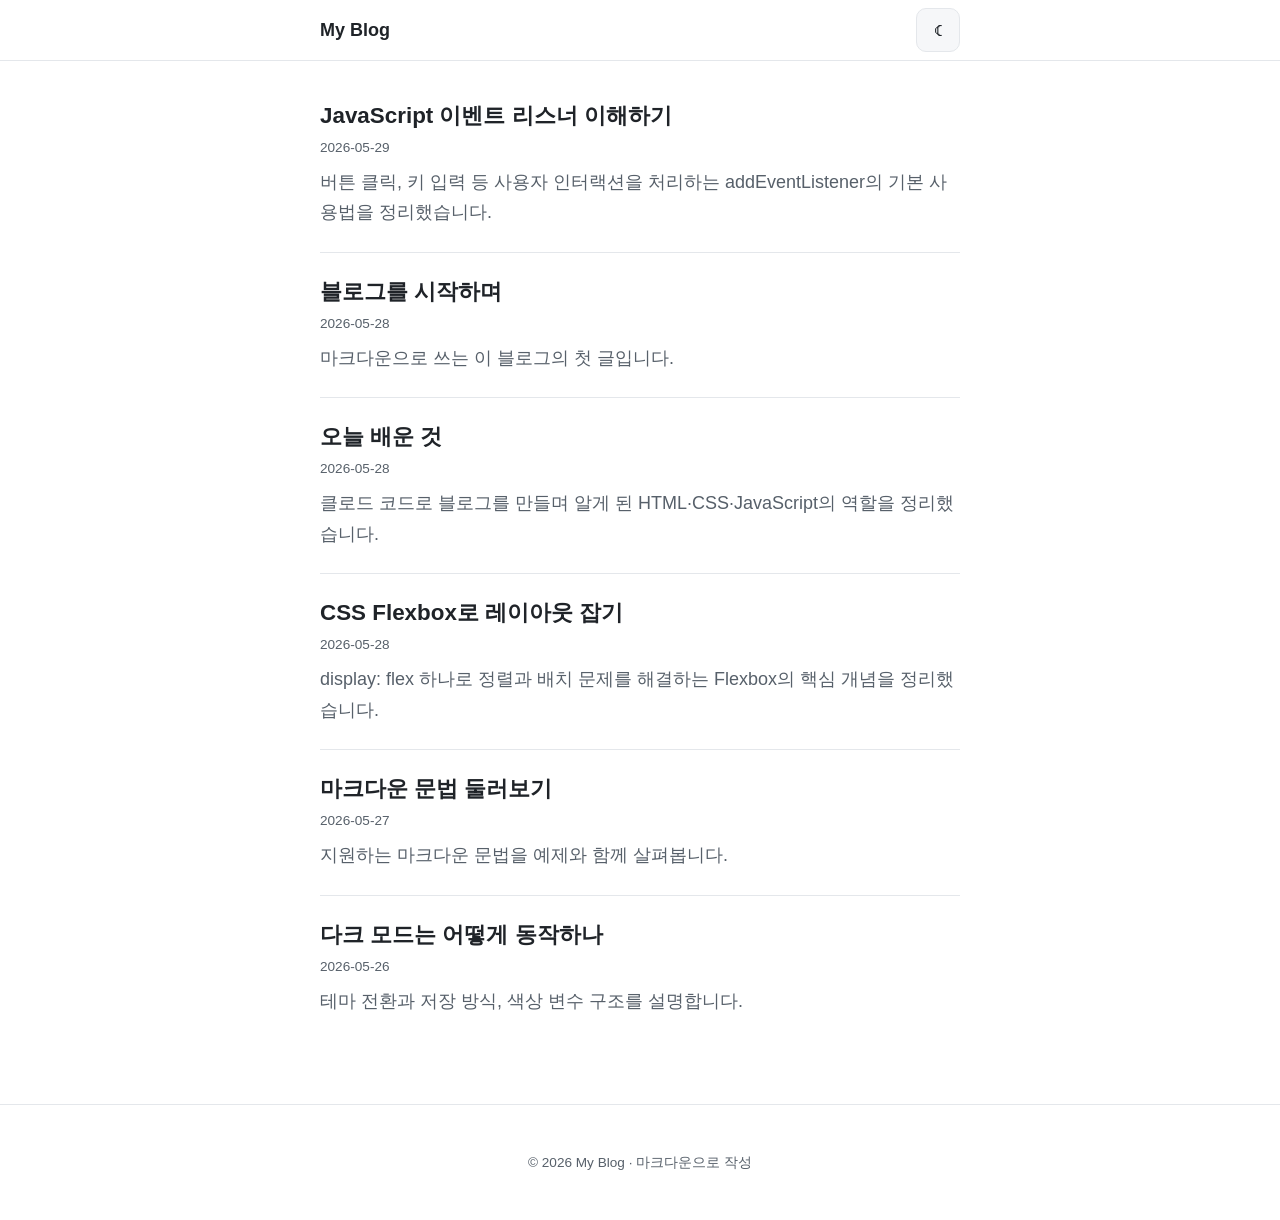
==== index.html @ 9daa0caf "블로그 초기 버전 완성 Co-Authored-By: Claude Opus 4.7 (1M context) <noreply@anthropic.com>" ====
<!DOCTYPE html>
<html lang="ko" data-theme="light">
  <head>
    <meta charset="UTF-8" />
    <meta name="viewport" content="width=device-width, initial-scale=1" />
    <title>My Blog</title>
    <meta name="description" content="마크다운으로 쓰는 깔끔한 블로그" />
    <link rel="stylesheet" href="css/style.css" />
    <!-- 최초 페인트 전에 테마를 적용해 깜빡임을 방지한다. -->
    <script>
      (function () {
        try {
          var t = localStorage.getItem('theme');
          if (!t) t = matchMedia('(prefers-color-scheme: dark)').matches ? 'dark' : 'light';
          document.documentElement.setAttribute('data-theme', t);
        } catch (e) {}
      })();
    </script>
  </head>
  <body>
    <header class="site-header">
      <div class="container site-header__inner">
        <a class="site-header__brand" href="index.html">My Blog</a>
        <button class="theme-toggle" type="button" data-theme-toggle aria-label="테마 전환"></button>
      </div>
    </header>

    <main class="container site-main">
      <div class="post-list" data-post-list>
        <p class="loading">글을 불러오는 중…</p>
      </div>
    </main>

    <footer class="site-footer">
      <div class="container">
        <p>© 2026 My Blog · 마크다운으로 작성</p>
      </div>
    </footer>

    <script type="module" src="js/app.js"></script>
  </body>
</html>
---- css/style.css ----
/* ---------------------------------------------------------------------------
   테마 변수
   색·간격·폰트는 모두 여기서 정의하고, 다크 모드는 변수만 덮어쓴다.
--------------------------------------------------------------------------- */
:root {
  --bg: #ffffff;
  --bg-subtle: #f6f7f9;
  --text: #1f2328;
  --text-muted: #57606a;
  --border: #e4e7eb;
  --accent: #2f6feb;
  --code-bg: #f3f4f6;
  --error: #d33a3a;

  --max-width: 680px;
  --radius: 10px;

  --font-sans: -apple-system, BlinkMacSystemFont, "Segoe UI", "Apple SD Gothic Neo",
    "Malgun Gothic", Roboto, Helvetica, Arial, sans-serif;
  --font-mono: "SF Mono", "Cascadia Code", "D2Coding", Consolas, monospace;
}

[data-theme="dark"] {
  --bg: #0f1115;
  --bg-subtle: #161a21;
  --text: #e6e8eb;
  --text-muted: #9aa4b2;
  --border: #272c34;
  --accent: #6ea8fe;
  --code-bg: #1b2027;
  --error: #ff7676;
}

/* ---------------------------------------------------------------------------
   기본 (모바일 우선)
--------------------------------------------------------------------------- */
* {
  box-sizing: border-box;
}

html {
  -webkit-text-size-adjust: 100%;
}

body {
  margin: 0;
  background: var(--bg);
  color: var(--text);
  font-family: var(--font-sans);
  font-size: 1.0625rem;
  line-height: 1.7;
  transition: background-color 0.2s ease, color 0.2s ease;
}

.container {
  width: 100%;
  max-width: var(--max-width);
  margin: 0 auto;
  padding: 0 1.25rem;
}

a {
  color: var(--accent);
}

/* ---------------------------------------------------------------------------
   헤더 / 푸터
--------------------------------------------------------------------------- */
.site-header {
  position: sticky;
  top: 0;
  z-index: 10;
  background: var(--bg);
  border-bottom: 1px solid var(--border);
}

.site-header__inner {
  display: flex;
  align-items: center;
  justify-content: space-between;
  height: 60px;
}

.site-header__brand {
  font-weight: 700;
  font-size: 1.125rem;
  color: var(--text);
  text-decoration: none;
}

.theme-toggle {
  width: 44px;
  height: 44px;
  display: inline-flex;
  align-items: center;
  justify-content: center;
  font-size: 1.1rem;
  color: var(--text);
  background: var(--bg-subtle);
  border: 1px solid var(--border);
  border-radius: var(--radius);
  cursor: pointer;
  transition: border-color 0.15s ease, background-color 0.15s ease;
}

.theme-toggle:hover {
  border-color: var(--accent);
}

.site-main {
  padding-top: 2.5rem;
  padding-bottom: 4rem;
}

.site-footer {
  border-top: 1px solid var(--border);
  color: var(--text-muted);
  font-size: 0.85rem;
  text-align: center;
  padding: 2rem 0;
}

/* ---------------------------------------------------------------------------
   글 목록
--------------------------------------------------------------------------- */
.post-list {
  display: flex;
  flex-direction: column;
}

.post-card {
  padding: 1.5rem 0;
  border-bottom: 1px solid var(--border);
}

.post-card:first-child {
  padding-top: 0;
}

.post-card:last-child {
  border-bottom: none;
}

.post-card__link {
  display: block;
  color: inherit;
  text-decoration: none;
}

.post-card__title {
  margin: 0 0 0.35rem;
  font-size: 1.4rem;
  line-height: 1.3;
  transition: color 0.15s ease;
}

.post-card__link:hover .post-card__title {
  color: var(--accent);
}

.post-card__date {
  display: block;
  color: var(--text-muted);
  font-size: 0.85rem;
}

.post-card__summary {
  margin: 0.5rem 0 0;
  color: var(--text-muted);
}

/* ---------------------------------------------------------------------------
   글 페이지
--------------------------------------------------------------------------- */
.post-header {
  margin-bottom: 2rem;
}

.post-header__title {
  margin: 0 0 0.5rem;
  font-size: 2rem;
  line-height: 1.25;
}

.post-header__date {
  color: var(--text-muted);
  font-size: 0.9rem;
}

/* 본문 요소 사이 간격은 인접 선택자로 일괄 부여한다. */
.post-body > * + * {
  margin-top: 1.2rem;
}

.post-body h1,
.post-body h2,
.post-body h3 {
  line-height: 1.3;
  margin-top: 2rem;
}

.post-body h2 {
  font-size: 1.5rem;
}

.post-body h3 {
  font-size: 1.25rem;
}

.post-body img {
  max-width: 100%;
  height: auto;
  border-radius: var(--radius);
}

.post-body code {
  font-family: var(--font-mono);
  font-size: 0.9em;
  background: var(--code-bg);
  padding: 0.15em 0.4em;
  border-radius: 4px;
}

.post-body pre {
  background: var(--code-bg);
  padding: 1rem 1.2rem;
  border-radius: var(--radius);
  overflow-x: auto;
}

.post-body pre code {
  background: none;
  padding: 0;
  font-size: 0.9rem;
}

.post-body blockquote {
  margin: 0;
  padding: 0.2rem 0 0.2rem 1rem;
  border-left: 3px solid var(--accent);
  color: var(--text-muted);
}

.post-body ul,
.post-body ol {
  padding-left: 1.4rem;
}

.post-body li + li {
  margin-top: 0.4rem;
}

.post-body hr {
  border: none;
  border-top: 1px solid var(--border);
  margin: 2rem 0;
}

/* ---------------------------------------------------------------------------
   상태 메시지
--------------------------------------------------------------------------- */
.loading,
.empty {
  color: var(--text-muted);
}

.error {
  color: var(--error);
}

/* ---------------------------------------------------------------------------
   넓은 화면 보정
--------------------------------------------------------------------------- */
@media (min-width: 640px) {
  body {
    font-size: 1.125rem;
  }

  .post-header__title {
    font-size: 2.4rem;
  }
}
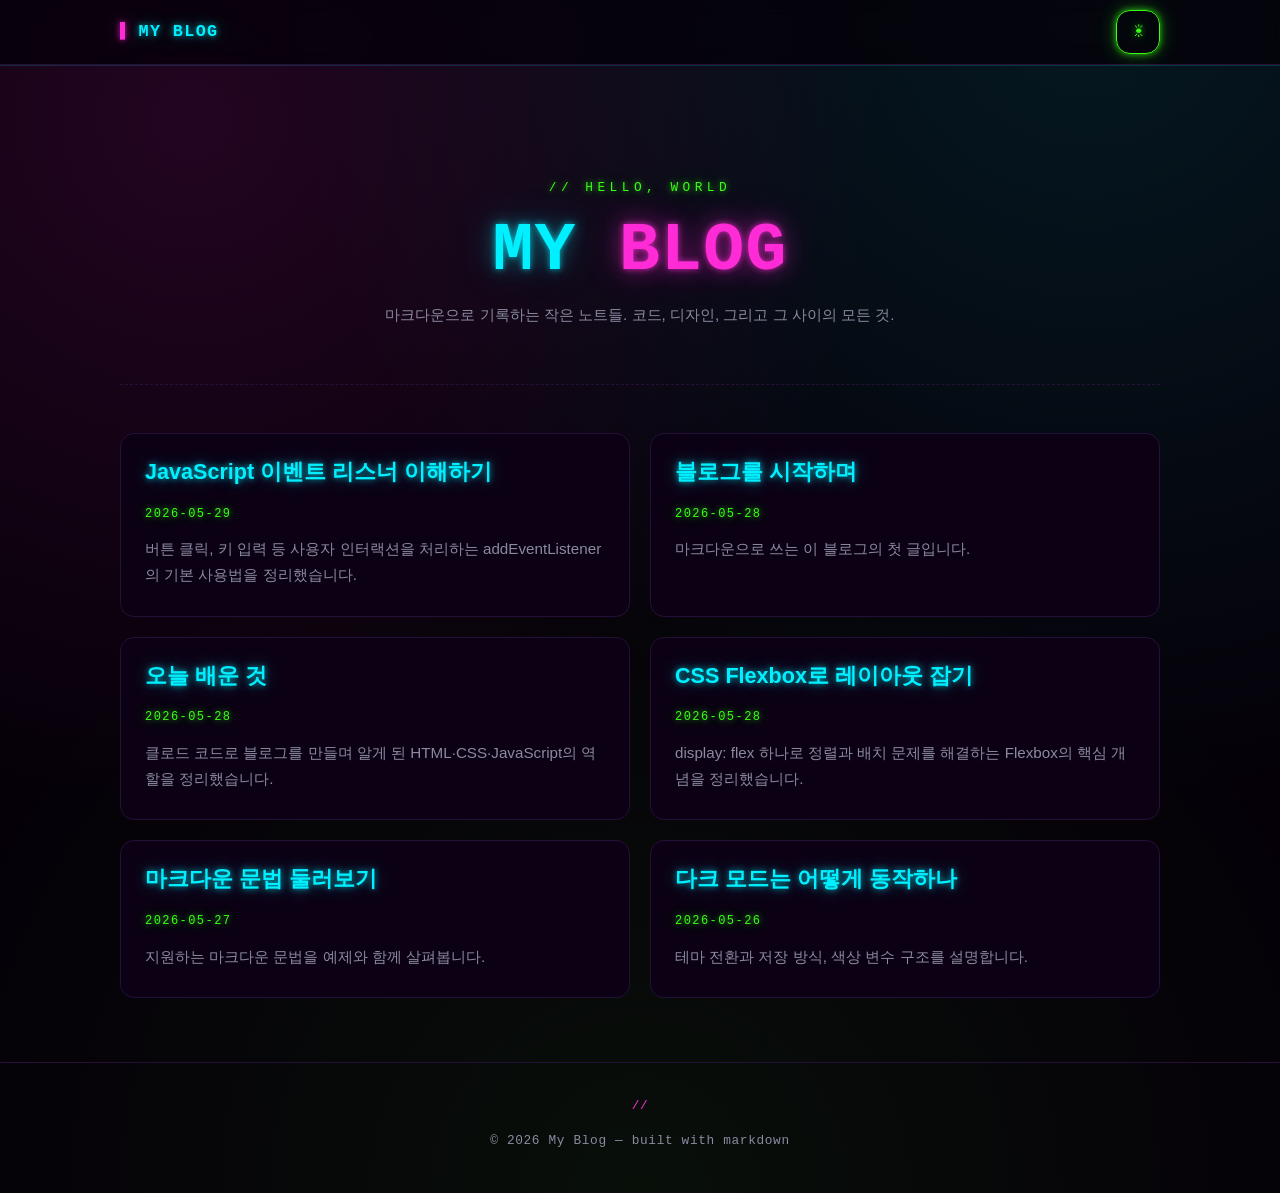
==== commit bb90b80e: "네온 테마에 맞춰 HTML/JS 마무리 (히어로 섹션, container--wide, 기본 다크 테마)" ====
--- a/index.html
+++ b/index.html
@@ -1,17 +1,16 @@
 <!DOCTYPE html>
-<html lang="ko" data-theme="light">
+<html lang="ko" data-theme="dark">
   <head>
     <meta charset="UTF-8" />
     <meta name="viewport" content="width=device-width, initial-scale=1" />
     <title>My Blog</title>
-    <meta name="description" content="마크다운으로 쓰는 깔끔한 블로그" />
+    <meta name="description" content="마크다운으로 쓰는 네온 블로그" />
     <link rel="stylesheet" href="css/style.css" />
-    <!-- 최초 페인트 전에 테마를 적용해 깜빡임을 방지한다. -->
+    <!-- 최초 페인트 전에 테마를 적용해 깜빡임을 방지한다. 기본은 다크(네온). -->
     <script>
       (function () {
         try {
-          var t = localStorage.getItem('theme');
-          if (!t) t = matchMedia('(prefers-color-scheme: dark)').matches ? 'dark' : 'light';
+          var t = localStorage.getItem('theme') || 'dark';
           document.documentElement.setAttribute('data-theme', t);
         } catch (e) {}
       })();
@@ -19,21 +18,27 @@
   </head>
   <body>
     <header class="site-header">
-      <div class="container site-header__inner">
+      <div class="container container--wide site-header__inner">
         <a class="site-header__brand" href="index.html">My Blog</a>
         <button class="theme-toggle" type="button" data-theme-toggle aria-label="테마 전환"></button>
       </div>
     </header>
 
-    <main class="container site-main">
+    <main class="container container--wide site-main">
+      <section class="hero">
+        <p class="hero__eyebrow">// hello, world</p>
+        <h1 class="hero__title">MY <span>BLOG</span></h1>
+        <p class="hero__subtitle">마크다운으로 기록하는 작은 노트들. 코드, 디자인, 그리고 그 사이의 모든 것.</p>
+      </section>
+
       <div class="post-list" data-post-list>
         <p class="loading">글을 불러오는 중…</p>
       </div>
     </main>
 
     <footer class="site-footer">
-      <div class="container">
-        <p>© 2026 My Blog · 마크다운으로 작성</p>
+      <div class="container container--wide">
+        <p>© 2026 My Blog — built with markdown</p>
       </div>
     </footer>
 
--- a/css/style.css
+++ b/css/style.css
@@ -1,34 +1,61 @@
 /* ---------------------------------------------------------------------------
-   테마 변수
-   색·간격·폰트는 모두 여기서 정의하고, 다크 모드는 변수만 덮어쓴다.
+   네온 테마 변수
+   배경은 새카맣게, 본문은 가독성 있는 밝은 회색, 강조는 네온.
 --------------------------------------------------------------------------- */
 :root {
-  --bg: #ffffff;
-  --bg-subtle: #f6f7f9;
-  --text: #1f2328;
-  --text-muted: #57606a;
-  --border: #e4e7eb;
-  --accent: #2f6feb;
-  --code-bg: #f3f4f6;
-  --error: #d33a3a;
-
-  --max-width: 680px;
-  --radius: 10px;
-
-  --font-sans: -apple-system, BlinkMacSystemFont, "Segoe UI", "Apple SD Gothic Neo",
-    "Malgun Gothic", Roboto, Helvetica, Arial, sans-serif;
-  --font-mono: "SF Mono", "Cascadia Code", "D2Coding", Consolas, monospace;
-}
-
-[data-theme="dark"] {
-  --bg: #0f1115;
-  --bg-subtle: #161a21;
-  --text: #e6e8eb;
-  --text-muted: #9aa4b2;
-  --border: #272c34;
-  --accent: #6ea8fe;
-  --code-bg: #1b2027;
-  --error: #ff7676;
+  --bg: #050008;
+  --bg-deep: #000000;
+  --bg-panel: #0c0014;
+  --text: #e6e6f0;
+  --text-muted: #8a8aa0;
+  --border: #25103a;
+
+  --neon-cyan: #00f0ff;
+  --neon-pink: #ff2bd6;
+  --neon-green: #39ff14;
+  --neon-yellow: #fff200;
+
+  --accent: var(--neon-cyan);
+  --accent-alt: var(--neon-pink);
+
+  --code-bg: #100020;
+  --error: #ff4d6d;
+
+  --max-width-prose: 720px;
+  --max-width-wide: 1080px;
+  --radius: 14px;
+
+  --font-sans: "Inter", -apple-system, BlinkMacSystemFont, "Segoe UI",
+    "Apple SD Gothic Neo", "Malgun Gothic", Roboto, Helvetica, Arial, sans-serif;
+  --font-mono: "JetBrains Mono", "SF Mono", "Cascadia Code", "D2Coding", Consolas,
+    monospace;
+
+  --glow-cyan: 0 0 6px rgba(0, 240, 255, 0.7), 0 0 18px rgba(0, 240, 255, 0.35);
+  --glow-pink: 0 0 6px rgba(255, 43, 214, 0.75), 0 0 22px rgba(255, 43, 214, 0.4);
+  --glow-green: 0 0 6px rgba(57, 255, 20, 0.7), 0 0 18px rgba(57, 255, 20, 0.35);
+}
+
+/* "라이트" 토글: 네온은 유지하되 배경을 페일 라일락으로 반전. */
+[data-theme="light"] {
+  --bg: #f6f1ff;
+  --bg-deep: #ffffff;
+  --bg-panel: #ffffff;
+  --text: #14002a;
+  --text-muted: #5b4a78;
+  --border: #d8c8f5;
+
+  --neon-cyan: #0090a8;
+  --neon-pink: #c4148e;
+  --neon-green: #1d9a18;
+
+  --accent: var(--neon-pink);
+  --accent-alt: var(--neon-cyan);
+
+  --code-bg: #efe8ff;
+
+  --glow-cyan: 0 0 0 1px rgba(0, 144, 168, 0.25);
+  --glow-pink: 0 0 0 1px rgba(196, 20, 142, 0.3);
+  --glow-green: 0 0 0 1px rgba(29, 154, 24, 0.3);
 }
 
 /* ---------------------------------------------------------------------------
@@ -44,23 +71,52 @@
 
 body {
   margin: 0;
+  min-height: 100vh;
   background: var(--bg);
+  background-image: radial-gradient(
+      circle at 15% 10%,
+      rgba(255, 43, 214, 0.12),
+      transparent 45%
+    ),
+    radial-gradient(circle at 85% 0%, rgba(0, 240, 255, 0.1), transparent 50%),
+    radial-gradient(circle at 50% 100%, rgba(57, 255, 20, 0.06), transparent 55%);
   color: var(--text);
   font-family: var(--font-sans);
   font-size: 1.0625rem;
   line-height: 1.7;
-  transition: background-color 0.2s ease, color 0.2s ease;
+  transition: background-color 0.25s ease, color 0.25s ease;
+}
+
+[data-theme="light"] body {
+  background-image: none;
 }
 
 .container {
   width: 100%;
-  max-width: var(--max-width);
+  max-width: var(--max-width-prose);
   margin: 0 auto;
   padding: 0 1.25rem;
 }
 
+.container--wide {
+  max-width: var(--max-width-wide);
+}
+
 a {
   color: var(--accent);
+  text-decoration: none;
+  border-bottom: 1px solid transparent;
+  transition: color 0.15s ease, border-color 0.15s ease, text-shadow 0.15s ease;
+}
+
+a:hover {
+  border-bottom-color: var(--accent);
+  text-shadow: var(--glow-cyan);
+}
+
+::selection {
+  background: var(--neon-pink);
+  color: var(--bg-deep);
 }
 
 /* ---------------------------------------------------------------------------
@@ -70,22 +126,53 @@
   position: sticky;
   top: 0;
   z-index: 10;
-  background: var(--bg);
+  background: rgba(5, 0, 8, 0.78);
+  backdrop-filter: blur(10px);
+  -webkit-backdrop-filter: blur(10px);
   border-bottom: 1px solid var(--border);
+  box-shadow: 0 1px 0 rgba(0, 240, 255, 0.15);
+}
+
+[data-theme="light"] .site-header {
+  background: rgba(255, 255, 255, 0.85);
+  box-shadow: 0 1px 0 rgba(196, 20, 142, 0.15);
 }
 
 .site-header__inner {
   display: flex;
   align-items: center;
   justify-content: space-between;
-  height: 60px;
+  height: 64px;
 }
 
 .site-header__brand {
+  font-family: var(--font-mono);
   font-weight: 700;
-  font-size: 1.125rem;
-  color: var(--text);
-  text-decoration: none;
+  font-size: 1.05rem;
+  letter-spacing: 0.08em;
+  text-transform: uppercase;
+  color: var(--neon-cyan);
+  text-shadow: var(--glow-cyan);
+  border-bottom: none;
+}
+
+.site-header__brand::before {
+  content: "▌";
+  margin-right: 0.45rem;
+  color: var(--neon-pink);
+  text-shadow: var(--glow-pink);
+  animation: cursor-blink 1.1s steps(2, end) infinite;
+}
+
+@keyframes cursor-blink {
+  50% {
+    opacity: 0;
+  }
+}
+
+.site-header__brand:hover {
+  border-bottom: none;
+  text-shadow: var(--glow-cyan), 0 0 28px rgba(0, 240, 255, 0.5);
 }
 
 .theme-toggle {
@@ -94,17 +181,24 @@
   display: inline-flex;
   align-items: center;
   justify-content: center;
-  font-size: 1.1rem;
-  color: var(--text);
-  background: var(--bg-subtle);
-  border: 1px solid var(--border);
+  font-size: 1.05rem;
+  color: var(--neon-green);
+  background: transparent;
+  border: 1px solid var(--neon-green);
   border-radius: var(--radius);
   cursor: pointer;
-  transition: border-color 0.15s ease, background-color 0.15s ease;
+  text-shadow: var(--glow-green);
+  box-shadow: var(--glow-green);
+  transition: transform 0.15s ease, box-shadow 0.15s ease, color 0.15s ease,
+    border-color 0.15s ease;
 }
 
 .theme-toggle:hover {
-  border-color: var(--accent);
+  transform: translateY(-1px);
+  color: var(--neon-pink);
+  border-color: var(--neon-pink);
+  text-shadow: var(--glow-pink);
+  box-shadow: var(--glow-pink);
 }
 
 .site-main {
@@ -115,130 +209,251 @@
 .site-footer {
   border-top: 1px solid var(--border);
   color: var(--text-muted);
-  font-size: 0.85rem;
+  font-family: var(--font-mono);
+  font-size: 0.8rem;
+  letter-spacing: 0.05em;
   text-align: center;
   padding: 2rem 0;
 }
 
-/* ---------------------------------------------------------------------------
-   글 목록
+.site-footer::before {
+  content: "// ";
+  color: var(--neon-pink);
+}
+
+/* ---------------------------------------------------------------------------
+   히어로 (홈)
+--------------------------------------------------------------------------- */
+.hero {
+  padding: 3rem 0 2.5rem;
+  text-align: center;
+  border-bottom: 1px dashed var(--border);
+  margin-bottom: 3rem;
+}
+
+.hero__eyebrow {
+  font-family: var(--font-mono);
+  font-size: 0.8rem;
+  letter-spacing: 0.35em;
+  text-transform: uppercase;
+  color: var(--neon-green);
+  text-shadow: var(--glow-green);
+  margin: 0 0 1rem;
+}
+
+.hero__title {
+  margin: 0;
+  font-family: var(--font-mono);
+  font-size: clamp(2.25rem, 7vw, 4.25rem);
+  font-weight: 800;
+  letter-spacing: 0.02em;
+  line-height: 1.05;
+  color: var(--neon-cyan);
+  text-shadow: var(--glow-cyan), 0 0 40px rgba(0, 240, 255, 0.25);
+}
+
+.hero__title span {
+  color: var(--neon-pink);
+  text-shadow: var(--glow-pink), 0 0 40px rgba(255, 43, 214, 0.3);
+}
+
+.hero__subtitle {
+  margin: 1rem auto 0;
+  max-width: 520px;
+  color: var(--text-muted);
+  font-size: 0.95rem;
+}
+
+/* ---------------------------------------------------------------------------
+   글 목록 — 그리드 카드
 --------------------------------------------------------------------------- */
 .post-list {
-  display: flex;
-  flex-direction: column;
+  display: grid;
+  grid-template-columns: 1fr;
+  gap: 1.25rem;
 }
 
 .post-card {
-  padding: 1.5rem 0;
-  border-bottom: 1px solid var(--border);
-}
-
-.post-card:first-child {
-  padding-top: 0;
-}
-
-.post-card:last-child {
-  border-bottom: none;
+  position: relative;
+  padding: 1.5rem 1.5rem 1.75rem;
+  background: var(--bg-panel);
+  border: 1px solid var(--border);
+  border-radius: var(--radius);
+  overflow: hidden;
+  transition: transform 0.2s ease, border-color 0.2s ease, box-shadow 0.2s ease;
+}
+
+.post-card::before {
+  content: "";
+  position: absolute;
+  inset: 0;
+  border-radius: var(--radius);
+  padding: 1px;
+  background: linear-gradient(135deg, var(--neon-cyan), var(--neon-pink));
+  -webkit-mask: linear-gradient(#000 0 0) content-box, linear-gradient(#000 0 0);
+  mask: linear-gradient(#000 0 0) content-box, linear-gradient(#000 0 0);
+  -webkit-mask-composite: xor;
+  mask-composite: exclude;
+  opacity: 0;
+  transition: opacity 0.2s ease;
+  pointer-events: none;
+}
+
+.post-card:hover {
+  transform: translateY(-3px);
+  border-color: transparent;
+  box-shadow: 0 0 0 1px transparent, var(--glow-pink);
+}
+
+.post-card:hover::before {
+  opacity: 1;
 }
 
 .post-card__link {
   display: block;
   color: inherit;
-  text-decoration: none;
+  border-bottom: none;
+}
+
+.post-card__link:hover {
+  border-bottom: none;
+  text-shadow: none;
+}
+
+.post-card__date {
+  display: inline-block;
+  font-family: var(--font-mono);
+  font-size: 0.75rem;
+  letter-spacing: 0.12em;
+  text-transform: uppercase;
+  color: var(--neon-green);
+  text-shadow: var(--glow-green);
+  margin-bottom: 0.75rem;
 }
 
 .post-card__title {
-  margin: 0 0 0.35rem;
-  font-size: 1.4rem;
+  margin: 0 0 0.6rem;
+  font-size: 1.35rem;
   line-height: 1.3;
-  transition: color 0.15s ease;
-}
-
-.post-card__link:hover .post-card__title {
-  color: var(--accent);
-}
-
-.post-card__date {
-  display: block;
+  color: var(--neon-cyan);
+  text-shadow: var(--glow-cyan);
+  transition: color 0.15s ease, text-shadow 0.15s ease;
+}
+
+.post-card:hover .post-card__title {
+  color: var(--neon-pink);
+  text-shadow: var(--glow-pink);
+}
+
+.post-card__summary {
+  margin: 0;
   color: var(--text-muted);
-  font-size: 0.85rem;
-}
-
-.post-card__summary {
-  margin: 0.5rem 0 0;
-  color: var(--text-muted);
+  font-size: 0.95rem;
 }
 
 /* ---------------------------------------------------------------------------
    글 페이지
 --------------------------------------------------------------------------- */
 .post-header {
-  margin-bottom: 2rem;
+  margin-bottom: 2.5rem;
+  padding-bottom: 1.5rem;
+  border-bottom: 1px dashed var(--border);
 }
 
 .post-header__title {
-  margin: 0 0 0.5rem;
+  margin: 0 0 0.75rem;
+  font-family: var(--font-mono);
   font-size: 2rem;
-  line-height: 1.25;
+  line-height: 1.2;
+  color: var(--neon-cyan);
+  text-shadow: var(--glow-cyan);
 }
 
 .post-header__date {
-  color: var(--text-muted);
-  font-size: 0.9rem;
-}
-
-/* 본문 요소 사이 간격은 인접 선택자로 일괄 부여한다. */
+  font-family: var(--font-mono);
+  font-size: 0.8rem;
+  letter-spacing: 0.15em;
+  text-transform: uppercase;
+  color: var(--neon-green);
+  text-shadow: var(--glow-green);
+}
+
 .post-body > * + * {
-  margin-top: 1.2rem;
+  margin-top: 1.25rem;
 }
 
 .post-body h1,
 .post-body h2,
 .post-body h3 {
+  font-family: var(--font-mono);
   line-height: 1.3;
-  margin-top: 2rem;
+  margin-top: 2.25rem;
+  color: var(--neon-pink);
+  text-shadow: var(--glow-pink);
 }
 
 .post-body h2 {
   font-size: 1.5rem;
 }
 
+.post-body h2::before {
+  content: "## ";
+  color: var(--neon-green);
+  text-shadow: var(--glow-green);
+}
+
 .post-body h3 {
-  font-size: 1.25rem;
+  font-size: 1.2rem;
+}
+
+.post-body h3::before {
+  content: "### ";
+  color: var(--neon-green);
+  text-shadow: var(--glow-green);
 }
 
 .post-body img {
   max-width: 100%;
   height: auto;
   border-radius: var(--radius);
+  border: 1px solid var(--neon-cyan);
+  box-shadow: var(--glow-cyan);
 }
 
 .post-body code {
   font-family: var(--font-mono);
-  font-size: 0.9em;
+  font-size: 0.88em;
   background: var(--code-bg);
-  padding: 0.15em 0.4em;
+  color: var(--neon-green);
+  padding: 0.15em 0.45em;
   border-radius: 4px;
+  border: 1px solid var(--border);
 }
 
 .post-body pre {
   background: var(--code-bg);
-  padding: 1rem 1.2rem;
+  padding: 1.1rem 1.25rem;
   border-radius: var(--radius);
+  border: 1px solid var(--border);
+  box-shadow: inset 0 0 18px rgba(0, 240, 255, 0.08);
   overflow-x: auto;
 }
 
 .post-body pre code {
   background: none;
+  border: none;
   padding: 0;
   font-size: 0.9rem;
+  color: var(--text);
 }
 
 .post-body blockquote {
   margin: 0;
-  padding: 0.2rem 0 0.2rem 1rem;
-  border-left: 3px solid var(--accent);
+  padding: 0.4rem 0 0.4rem 1.1rem;
+  border-left: 3px solid var(--neon-pink);
+  box-shadow: -3px 0 12px rgba(255, 43, 214, 0.25);
   color: var(--text-muted);
+  font-style: italic;
 }
 
 .post-body ul,
@@ -246,14 +461,26 @@
   padding-left: 1.4rem;
 }
 
+.post-body ul li::marker {
+  color: var(--neon-pink);
+}
+
+.post-body ol li::marker {
+  color: var(--neon-cyan);
+}
+
 .post-body li + li {
   margin-top: 0.4rem;
 }
 
 .post-body hr {
   border: none;
-  border-top: 1px solid var(--border);
+  border-top: 1px dashed var(--border);
   margin: 2rem 0;
+}
+
+.post-body a {
+  border-bottom: 1px solid var(--accent);
 }
 
 /* ---------------------------------------------------------------------------
@@ -261,11 +488,21 @@
 --------------------------------------------------------------------------- */
 .loading,
 .empty {
+  font-family: var(--font-mono);
   color: var(--text-muted);
 }
 
+.loading::after {
+  content: "▮";
+  margin-left: 0.3rem;
+  color: var(--neon-green);
+  animation: cursor-blink 1.1s steps(2, end) infinite;
+}
+
 .error {
+  font-family: var(--font-mono);
   color: var(--error);
+  text-shadow: 0 0 8px rgba(255, 77, 109, 0.5);
 }
 
 /* ---------------------------------------------------------------------------
@@ -277,6 +514,28 @@
   }
 
   .post-header__title {
-    font-size: 2.4rem;
+    font-size: 2.5rem;
   }
 }
+
+@media (min-width: 760px) {
+  .post-list {
+    grid-template-columns: repeat(2, 1fr);
+  }
+}
+
+@media (min-width: 1024px) {
+  .hero {
+    padding: 4.5rem 0 3.5rem;
+  }
+}
+
+/* 모션 민감 사용자 배려 */
+@media (prefers-reduced-motion: reduce) {
+  *,
+  *::before,
+  *::after {
+    animation: none !important;
+    transition: none !important;
+  }
+}
